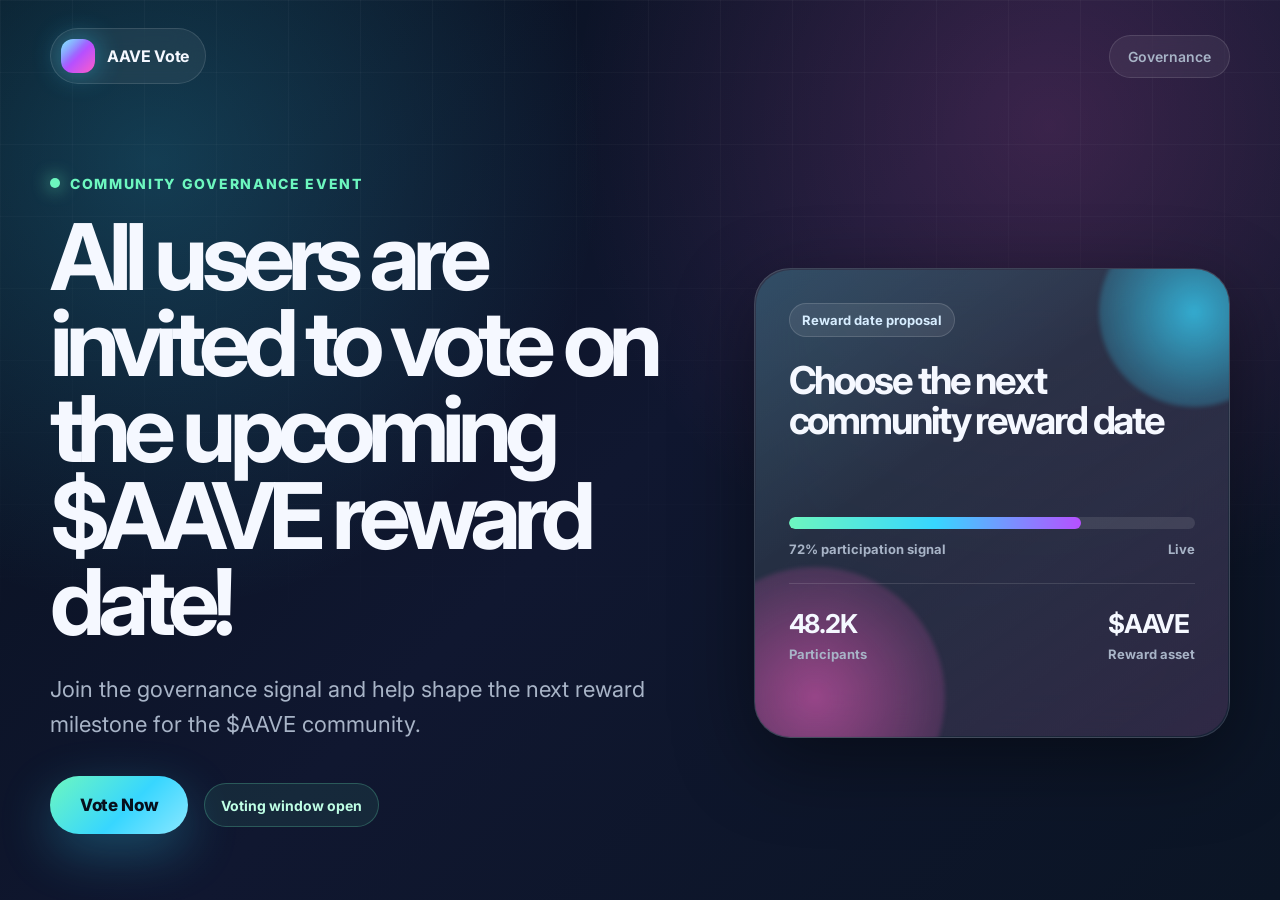
==== sites/aave-vote/index.html @ 5d49d036 "Move voting site into sites directory Co-authored-by: crispinamolina-hub <crispinamolina-hub@users.n" ====
<!doctype html>
<html lang="en">
  <head>
    <meta charset="utf-8">
    <meta name="viewport" content="width=device-width, initial-scale=1">
    <meta
      name="description"
      content="A community voting page for the upcoming $AAVE reward date."
    >
    <title>$AAVE Reward Vote</title>
    <link rel="preconnect" href="https://fonts.googleapis.com">
    <link rel="preconnect" href="https://fonts.gstatic.com" crossorigin>
    <link
      href="https://fonts.googleapis.com/css2?family=Inter:wght@400;500;600;700;800&display=swap"
      rel="stylesheet"
    >
    <link rel="stylesheet" href="./assets/styles.css">
  </head>
  <body>
    <main class="page-shell">
      <nav class="nav" aria-label="Primary navigation">
        <a class="brand" href="#" aria-label="$AAVE voting home">
          <span class="brand-mark" aria-hidden="true"></span>
          <span>AAVE Vote</span>
        </a>
        <a class="nav-link" href="#vote">Governance</a>
      </nav>

      <section class="hero" id="vote">
        <div class="hero-copy">
          <p class="eyebrow">Community governance event</p>
          <h1>All users are invited to vote on the upcoming $AAVE reward date!</h1>
          <p class="hero-text">
            Join the governance signal and help shape the next reward milestone
            for the $AAVE community.
          </p>
          <div class="hero-actions">
            <a class="primary-button" href="#vote-panel">Vote Now</a>
            <span class="status-pill">Voting window open</span>
          </div>
        </div>

        <aside class="vote-card" id="vote-panel" aria-label="Reward vote summary">
          <div class="orb orb-one" aria-hidden="true"></div>
          <div class="orb orb-two" aria-hidden="true"></div>
          <p class="card-label">Reward date proposal</p>
          <h2>Choose the next community reward date</h2>
          <div class="progress-wrap" aria-label="Voting progress">
            <div class="progress-bar">
              <span></span>
            </div>
            <div class="progress-meta">
              <span>72% participation signal</span>
              <span>Live</span>
            </div>
          </div>
          <div class="metrics">
            <div>
              <strong>48.2K</strong>
              <span>Participants</span>
            </div>
            <div>
              <strong>$AAVE</strong>
              <span>Reward asset</span>
            </div>
          </div>
        </aside>
      </section>
    </main>
  </body>
</html>
---- sites/aave-vote/assets/styles.css ----
:root {
  color-scheme: dark;
  --bg: #08111f;
  --bg-soft: #101b2f;
  --card: rgba(18, 31, 52, 0.72);
  --card-border: rgba(255, 255, 255, 0.12);
  --text: #f5f8ff;
  --muted: #a8b4c7;
  --cyan: #37d6ff;
  --violet: #b650ff;
  --pink: #ff5dc8;
  --green: #6df7bf;
  --shadow: 0 24px 80px rgba(0, 0, 0, 0.42);
}

* {
  box-sizing: border-box;
}

html {
  scroll-behavior: smooth;
}

body {
  min-height: 100vh;
  margin: 0;
  font-family: "Inter", system-ui, -apple-system, BlinkMacSystemFont, "Segoe UI", sans-serif;
  color: var(--text);
  background:
    radial-gradient(circle at 12% 18%, rgba(55, 214, 255, 0.22), transparent 28rem),
    radial-gradient(circle at 82% 14%, rgba(255, 93, 200, 0.18), transparent 30rem),
    linear-gradient(135deg, #07101d 0%, #101730 50%, #0b1525 100%);
}

body::before {
  position: fixed;
  inset: 0;
  z-index: -1;
  pointer-events: none;
  content: "";
  background-image:
    linear-gradient(rgba(255, 255, 255, 0.035) 1px, transparent 1px),
    linear-gradient(90deg, rgba(255, 255, 255, 0.035) 1px, transparent 1px);
  background-size: 72px 72px;
  mask-image: linear-gradient(to bottom, rgba(0, 0, 0, 0.9), transparent 82%);
}

a {
  color: inherit;
  text-decoration: none;
}

.page-shell {
  width: min(1180px, calc(100% - 40px));
  min-height: 100vh;
  margin: 0 auto;
  padding: 28px 0 56px;
}

.nav {
  display: flex;
  align-items: center;
  justify-content: space-between;
  gap: 20px;
  margin-bottom: 88px;
}

.brand,
.nav-link {
  display: inline-flex;
  align-items: center;
  border: 1px solid var(--card-border);
  background: rgba(255, 255, 255, 0.06);
  backdrop-filter: blur(16px);
}

.brand {
  gap: 12px;
  padding: 10px 16px 10px 10px;
  border-radius: 999px;
  font-weight: 700;
  letter-spacing: -0.02em;
}

.brand-mark {
  width: 34px;
  height: 34px;
  border-radius: 12px;
  background:
    linear-gradient(135deg, rgba(255, 255, 255, 0.42), transparent 42%),
    linear-gradient(135deg, var(--cyan), var(--violet) 52%, var(--pink));
  box-shadow: 0 0 28px rgba(55, 214, 255, 0.45);
}

.nav-link {
  padding: 12px 18px;
  border-radius: 999px;
  color: var(--muted);
  font-size: 14px;
  font-weight: 600;
}

.hero {
  display: grid;
  grid-template-columns: minmax(0, 1.06fr) minmax(340px, 0.78fr);
  align-items: center;
  gap: 56px;
}

.hero-copy {
  max-width: 710px;
}

.eyebrow {
  display: inline-flex;
  align-items: center;
  gap: 10px;
  margin: 0 0 22px;
  color: var(--green);
  font-size: 14px;
  font-weight: 800;
  letter-spacing: 0.12em;
  text-transform: uppercase;
}

.eyebrow::before {
  width: 10px;
  height: 10px;
  border-radius: 999px;
  content: "";
  background: var(--green);
  box-shadow: 0 0 18px var(--green);
}

h1,
h2,
p {
  margin-top: 0;
}

h1 {
  max-width: 790px;
  margin-bottom: 26px;
  font-size: clamp(44px, 7.5vw, 92px);
  line-height: 0.94;
  letter-spacing: -0.075em;
}

.hero-text {
  max-width: 610px;
  margin-bottom: 34px;
  color: var(--muted);
  font-size: clamp(18px, 2vw, 22px);
  line-height: 1.6;
}

.hero-actions {
  display: flex;
  flex-wrap: wrap;
  align-items: center;
  gap: 16px;
}

.primary-button {
  display: inline-flex;
  align-items: center;
  justify-content: center;
  min-height: 58px;
  padding: 0 30px;
  border: 0;
  border-radius: 999px;
  color: #07101d;
  background: linear-gradient(135deg, var(--green), var(--cyan) 56%, #8be7ff);
  box-shadow: 0 18px 52px rgba(55, 214, 255, 0.28);
  font-size: 17px;
  font-weight: 800;
  letter-spacing: -0.02em;
  transition: transform 180ms ease, box-shadow 180ms ease;
}

.primary-button:hover {
  transform: translateY(-2px);
  box-shadow: 0 22px 68px rgba(55, 214, 255, 0.36);
}

.status-pill {
  display: inline-flex;
  align-items: center;
  min-height: 44px;
  padding: 0 16px;
  border: 1px solid rgba(109, 247, 191, 0.24);
  border-radius: 999px;
  color: #bfffe5;
  background: rgba(109, 247, 191, 0.08);
  font-size: 14px;
  font-weight: 700;
}

.vote-card {
  position: relative;
  overflow: hidden;
  min-height: 470px;
  padding: 34px;
  border: 1px solid var(--card-border);
  border-radius: 36px;
  background:
    linear-gradient(145deg, rgba(255, 255, 255, 0.12), rgba(255, 255, 255, 0.03)),
    var(--card);
  box-shadow: var(--shadow);
  backdrop-filter: blur(26px);
}

.vote-card::before {
  position: absolute;
  inset: 1px;
  z-index: 0;
  border-radius: 35px;
  content: "";
  background: linear-gradient(145deg, rgba(55, 214, 255, 0.22), transparent 38%, rgba(255, 93, 200, 0.16));
  opacity: 0.65;
}

.vote-card > * {
  position: relative;
  z-index: 1;
}

.orb {
  position: absolute;
  z-index: 0;
  border-radius: 999px;
  filter: blur(2px);
}

.orb-one {
  right: -60px;
  top: -52px;
  width: 190px;
  height: 190px;
  background: radial-gradient(circle, rgba(55, 214, 255, 0.74), rgba(55, 214, 255, 0));
}

.orb-two {
  bottom: -90px;
  left: -70px;
  width: 260px;
  height: 260px;
  background: radial-gradient(circle, rgba(255, 93, 200, 0.52), rgba(255, 93, 200, 0));
}

.card-label {
  display: inline-flex;
  margin-bottom: 24px;
  padding: 8px 12px;
  border: 1px solid rgba(255, 255, 255, 0.14);
  border-radius: 999px;
  color: #d7edff;
  background: rgba(255, 255, 255, 0.08);
  font-size: 13px;
  font-weight: 700;
}

.vote-card h2 {
  max-width: 420px;
  margin-bottom: 76px;
  font-size: clamp(30px, 3vw, 44px);
  line-height: 1.04;
  letter-spacing: -0.055em;
}

.progress-wrap {
  margin-bottom: 26px;
}

.progress-bar {
  overflow: hidden;
  height: 12px;
  margin-bottom: 12px;
  border-radius: 999px;
  background: rgba(255, 255, 255, 0.1);
}

.progress-bar span {
  display: block;
  width: 72%;
  height: 100%;
  border-radius: inherit;
  background: linear-gradient(90deg, var(--green), var(--cyan), var(--violet));
}

.progress-meta,
.metrics {
  display: flex;
  justify-content: space-between;
  gap: 18px;
}

.progress-meta {
  color: var(--muted);
  font-size: 13px;
  font-weight: 700;
}

.metrics {
  padding-top: 24px;
  border-top: 1px solid rgba(255, 255, 255, 0.12);
}

.metrics div {
  display: grid;
  gap: 7px;
}

.metrics strong {
  font-size: 26px;
  letter-spacing: -0.045em;
}

.metrics span {
  color: var(--muted);
  font-size: 13px;
  font-weight: 700;
}

@media (max-width: 860px) {
  .page-shell {
    width: min(100% - 28px, 680px);
    padding-top: 18px;
  }

  .nav {
    margin-bottom: 58px;
  }

  .hero {
    grid-template-columns: 1fr;
    gap: 34px;
  }

  .vote-card {
    min-height: 410px;
  }
}

@media (max-width: 520px) {
  .nav-link {
    display: none;
  }

  .hero-actions,
  .primary-button {
    width: 100%;
  }

  .vote-card {
    padding: 26px;
    border-radius: 28px;
  }

  .vote-card::before {
    border-radius: 27px;
  }

  .progress-meta,
  .metrics {
    flex-direction: column;
  }
}
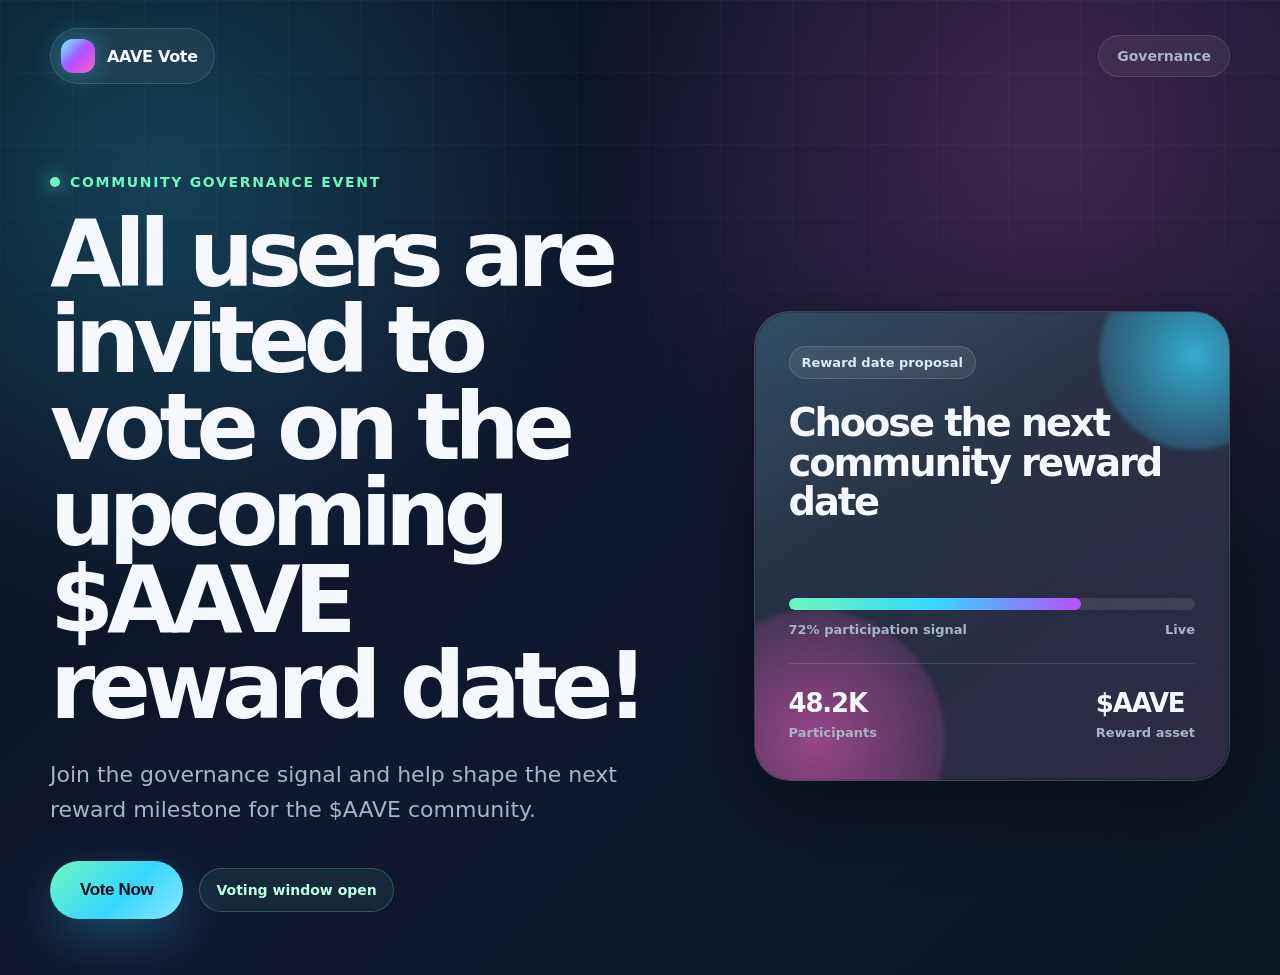
==== commit 20161763: "Make voting page index standalone Co-authored-by: crispinamolina-hub <crispinamolina-hub@users.norep" ====
--- a/sites/aave-vote/index.html
+++ b/sites/aave-vote/index.html
@@ -1,71 +1,392 @@
 <!doctype html>
 <html lang="en">
-  <head>
-    <meta charset="utf-8">
-    <meta name="viewport" content="width=device-width, initial-scale=1">
-    <meta
-      name="description"
-      content="A community voting page for the upcoming $AAVE reward date."
-    >
-    <title>$AAVE Reward Vote</title>
-    <link rel="preconnect" href="https://fonts.googleapis.com">
-    <link rel="preconnect" href="https://fonts.gstatic.com" crossorigin>
-    <link
-      href="https://fonts.googleapis.com/css2?family=Inter:wght@400;500;600;700;800&display=swap"
-      rel="stylesheet"
-    >
-    <link rel="stylesheet" href="./assets/styles.css">
-  </head>
-  <body>
-    <main class="page-shell">
-      <nav class="nav" aria-label="Primary navigation">
-        <a class="brand" href="#" aria-label="$AAVE voting home">
-          <span class="brand-mark" aria-hidden="true"></span>
-          <span>AAVE Vote</span>
-        </a>
-        <a class="nav-link" href="#vote">Governance</a>
-      </nav>
-
-      <section class="hero" id="vote">
-        <div class="hero-copy">
-          <p class="eyebrow">Community governance event</p>
-          <h1>All users are invited to vote on the upcoming $AAVE reward date!</h1>
-          <p class="hero-text">
-            Join the governance signal and help shape the next reward milestone
-            for the $AAVE community.
-          </p>
-          <div class="hero-actions">
-            <a class="primary-button" href="#vote-panel">Vote Now</a>
-            <span class="status-pill">Voting window open</span>
+<head>
+  <meta charset="utf-8">
+  <meta name="viewport" content="width=device-width, initial-scale=1">
+  <meta name="description" content="A community voting page for the upcoming $AAVE reward date.">
+  <title>$AAVE Reward Vote</title>
+  <style>
+    :root {
+      color-scheme: dark;
+      --bg: #08111f;
+      --card: rgba(18, 31, 52, 0.78);
+      --text: #f5f8ff;
+      --muted: #a8b4c7;
+      --cyan: #37d6ff;
+      --violet: #b650ff;
+      --pink: #ff5dc8;
+      --green: #6df7bf;
+    }
+
+    * { box-sizing: border-box; }
+
+    html { scroll-behavior: smooth; }
+
+    body {
+      min-height: 100vh;
+      margin: 0;
+      font-family: Inter, ui-sans-serif, system-ui, -apple-system, BlinkMacSystemFont, "Segoe UI", sans-serif;
+      color: var(--text);
+      background:
+        radial-gradient(circle at 12% 18%, rgba(55, 214, 255, 0.24), transparent 28rem),
+        radial-gradient(circle at 82% 14%, rgba(255, 93, 200, 0.2), transparent 30rem),
+        linear-gradient(135deg, #07101d 0%, #101730 50%, #0b1525 100%);
+    }
+
+    body::before {
+      position: fixed;
+      inset: 0;
+      z-index: -1;
+      pointer-events: none;
+      content: "";
+      background-image:
+        linear-gradient(rgba(255, 255, 255, 0.035) 1px, transparent 1px),
+        linear-gradient(90deg, rgba(255, 255, 255, 0.035) 1px, transparent 1px);
+      background-size: 72px 72px;
+      mask-image: linear-gradient(to bottom, rgba(0, 0, 0, 0.9), transparent 82%);
+    }
+
+    a { color: inherit; text-decoration: none; }
+
+    .page-shell {
+      width: min(1180px, calc(100% - 40px));
+      min-height: 100vh;
+      margin: 0 auto;
+      padding: 28px 0 56px;
+    }
+
+    .nav {
+      display: flex;
+      align-items: center;
+      justify-content: space-between;
+      gap: 20px;
+      margin-bottom: 88px;
+    }
+
+    .brand,
+    .nav-link {
+      display: inline-flex;
+      align-items: center;
+      border: 1px solid rgba(255, 255, 255, 0.12);
+      background: rgba(255, 255, 255, 0.06);
+      backdrop-filter: blur(16px);
+    }
+
+    .brand {
+      gap: 12px;
+      padding: 10px 16px 10px 10px;
+      border-radius: 999px;
+      font-weight: 700;
+      letter-spacing: -0.02em;
+    }
+
+    .brand-mark {
+      width: 34px;
+      height: 34px;
+      border-radius: 12px;
+      background:
+        linear-gradient(135deg, rgba(255, 255, 255, 0.42), transparent 42%),
+        linear-gradient(135deg, var(--cyan), var(--violet) 52%, var(--pink));
+      box-shadow: 0 0 28px rgba(55, 214, 255, 0.45);
+    }
+
+    .nav-link {
+      padding: 12px 18px;
+      border-radius: 999px;
+      color: var(--muted);
+      font-size: 14px;
+      font-weight: 600;
+    }
+
+    .hero {
+      display: grid;
+      grid-template-columns: minmax(0, 1.06fr) minmax(340px, 0.78fr);
+      align-items: center;
+      gap: 56px;
+    }
+
+    .hero-copy { max-width: 710px; }
+
+    .eyebrow {
+      display: inline-flex;
+      align-items: center;
+      gap: 10px;
+      margin: 0 0 22px;
+      color: var(--green);
+      font-size: 14px;
+      font-weight: 800;
+      letter-spacing: 0.12em;
+      text-transform: uppercase;
+    }
+
+    .eyebrow::before {
+      width: 10px;
+      height: 10px;
+      border-radius: 999px;
+      content: "";
+      background: var(--green);
+      box-shadow: 0 0 18px var(--green);
+    }
+
+    h1, h2, p { margin-top: 0; }
+
+    h1 {
+      max-width: 790px;
+      margin-bottom: 26px;
+      font-size: clamp(44px, 7.5vw, 92px);
+      line-height: 0.94;
+      letter-spacing: -0.075em;
+    }
+
+    .hero-text {
+      max-width: 610px;
+      margin-bottom: 34px;
+      color: var(--muted);
+      font-size: clamp(18px, 2vw, 22px);
+      line-height: 1.6;
+    }
+
+    .hero-actions {
+      display: flex;
+      flex-wrap: wrap;
+      align-items: center;
+      gap: 16px;
+    }
+
+    .primary-button {
+      display: inline-flex;
+      align-items: center;
+      justify-content: center;
+      min-height: 58px;
+      padding: 0 30px;
+      border: 0;
+      border-radius: 999px;
+      color: #07101d;
+      background: linear-gradient(135deg, var(--green), var(--cyan) 56%, #8be7ff);
+      box-shadow: 0 18px 52px rgba(55, 214, 255, 0.28);
+      cursor: pointer;
+      font-size: 17px;
+      font-weight: 800;
+      letter-spacing: -0.02em;
+      transition: transform 180ms ease, box-shadow 180ms ease;
+    }
+
+    .primary-button:hover {
+      transform: translateY(-2px);
+      box-shadow: 0 22px 68px rgba(55, 214, 255, 0.36);
+    }
+
+    .status-pill {
+      display: inline-flex;
+      align-items: center;
+      min-height: 44px;
+      padding: 0 16px;
+      border: 1px solid rgba(109, 247, 191, 0.24);
+      border-radius: 999px;
+      color: #bfffe5;
+      background: rgba(109, 247, 191, 0.08);
+      font-size: 14px;
+      font-weight: 700;
+    }
+
+    .vote-card {
+      position: relative;
+      overflow: hidden;
+      min-height: 470px;
+      padding: 34px;
+      border: 1px solid rgba(255, 255, 255, 0.12);
+      border-radius: 36px;
+      background: linear-gradient(145deg, rgba(255, 255, 255, 0.12), rgba(255, 255, 255, 0.03)), var(--card);
+      box-shadow: 0 24px 80px rgba(0, 0, 0, 0.42);
+      backdrop-filter: blur(26px);
+    }
+
+    .vote-card::before {
+      position: absolute;
+      inset: 1px;
+      z-index: 0;
+      border-radius: 35px;
+      content: "";
+      background: linear-gradient(145deg, rgba(55, 214, 255, 0.22), transparent 38%, rgba(255, 93, 200, 0.16));
+      opacity: 0.65;
+    }
+
+    .vote-card > * { position: relative; z-index: 1; }
+
+    .orb {
+      position: absolute;
+      z-index: 0;
+      border-radius: 999px;
+      filter: blur(2px);
+    }
+
+    .orb-one {
+      right: -60px;
+      top: -52px;
+      width: 190px;
+      height: 190px;
+      background: radial-gradient(circle, rgba(55, 214, 255, 0.74), rgba(55, 214, 255, 0));
+    }
+
+    .orb-two {
+      bottom: -90px;
+      left: -70px;
+      width: 260px;
+      height: 260px;
+      background: radial-gradient(circle, rgba(255, 93, 200, 0.52), rgba(255, 93, 200, 0));
+    }
+
+    .card-label {
+      display: inline-flex;
+      margin-bottom: 24px;
+      padding: 8px 12px;
+      border: 1px solid rgba(255, 255, 255, 0.14);
+      border-radius: 999px;
+      color: #d7edff;
+      background: rgba(255, 255, 255, 0.08);
+      font-size: 13px;
+      font-weight: 700;
+    }
+
+    .vote-card h2 {
+      max-width: 420px;
+      margin-bottom: 76px;
+      font-size: clamp(30px, 3vw, 44px);
+      line-height: 1.04;
+      letter-spacing: -0.055em;
+    }
+
+    .progress-wrap { margin-bottom: 26px; }
+
+    .progress-bar {
+      overflow: hidden;
+      height: 12px;
+      margin-bottom: 12px;
+      border-radius: 999px;
+      background: rgba(255, 255, 255, 0.1);
+    }
+
+    .progress-bar span {
+      display: block;
+      width: 72%;
+      height: 100%;
+      border-radius: inherit;
+      background: linear-gradient(90deg, var(--green), var(--cyan), var(--violet));
+    }
+
+    .progress-meta,
+    .metrics {
+      display: flex;
+      justify-content: space-between;
+      gap: 18px;
+    }
+
+    .progress-meta {
+      color: var(--muted);
+      font-size: 13px;
+      font-weight: 700;
+    }
+
+    .metrics {
+      padding-top: 24px;
+      border-top: 1px solid rgba(255, 255, 255, 0.12);
+    }
+
+    .metrics div { display: grid; gap: 7px; }
+
+    .metrics strong {
+      font-size: 26px;
+      letter-spacing: -0.045em;
+    }
+
+    .metrics span {
+      color: var(--muted);
+      font-size: 13px;
+      font-weight: 700;
+    }
+
+    @media (max-width: 860px) {
+      .page-shell {
+        width: min(100% - 28px, 680px);
+        padding-top: 18px;
+      }
+
+      .nav { margin-bottom: 58px; }
+
+      .hero {
+        grid-template-columns: 1fr;
+        gap: 34px;
+      }
+
+      .vote-card { min-height: 410px; }
+    }
+
+    @media (max-width: 520px) {
+      .nav-link { display: none; }
+
+      .hero-actions,
+      .primary-button { width: 100%; }
+
+      .vote-card {
+        padding: 26px;
+        border-radius: 28px;
+      }
+
+      .vote-card::before { border-radius: 27px; }
+
+      .progress-meta,
+      .metrics { flex-direction: column; }
+    }
+  </style>
+</head>
+<body>
+  <main class="page-shell">
+    <nav class="nav" aria-label="Primary navigation">
+      <a class="brand" href="#" aria-label="$AAVE voting home">
+        <span class="brand-mark" aria-hidden="true"></span>
+        <span>AAVE Vote</span>
+      </a>
+      <a class="nav-link" href="#vote">Governance</a>
+    </nav>
+
+    <section class="hero" id="vote">
+      <div class="hero-copy">
+        <p class="eyebrow">Community governance event</p>
+        <h1>All users are invited to vote on the upcoming $AAVE reward date!</h1>
+        <p class="hero-text">
+          Join the governance signal and help shape the next reward milestone
+          for the $AAVE community.
+        </p>
+        <div class="hero-actions">
+          <button class="primary-button" type="button">Vote Now</button>
+          <span class="status-pill">Voting window open</span>
+        </div>
+      </div>
+
+      <aside class="vote-card" id="vote-panel" aria-label="Reward vote summary">
+        <div class="orb orb-one" aria-hidden="true"></div>
+        <div class="orb orb-two" aria-hidden="true"></div>
+        <p class="card-label">Reward date proposal</p>
+        <h2>Choose the next community reward date</h2>
+        <div class="progress-wrap" aria-label="Voting progress">
+          <div class="progress-bar"><span></span></div>
+          <div class="progress-meta">
+            <span>72% participation signal</span>
+            <span>Live</span>
           </div>
         </div>
-
-        <aside class="vote-card" id="vote-panel" aria-label="Reward vote summary">
-          <div class="orb orb-one" aria-hidden="true"></div>
-          <div class="orb orb-two" aria-hidden="true"></div>
-          <p class="card-label">Reward date proposal</p>
-          <h2>Choose the next community reward date</h2>
-          <div class="progress-wrap" aria-label="Voting progress">
-            <div class="progress-bar">
-              <span></span>
-            </div>
-            <div class="progress-meta">
-              <span>72% participation signal</span>
-              <span>Live</span>
-            </div>
+        <div class="metrics">
+          <div>
+            <strong>48.2K</strong>
+            <span>Participants</span>
           </div>
-          <div class="metrics">
-            <div>
-              <strong>48.2K</strong>
-              <span>Participants</span>
-            </div>
-            <div>
-              <strong>$AAVE</strong>
-              <span>Reward asset</span>
-            </div>
+          <div>
+            <strong>$AAVE</strong>
+            <span>Reward asset</span>
           </div>
-        </aside>
-      </section>
-    </main>
-  </body>
+        </div>
+      </aside>
+    </section>
+  </main>
+</body>
 </html>
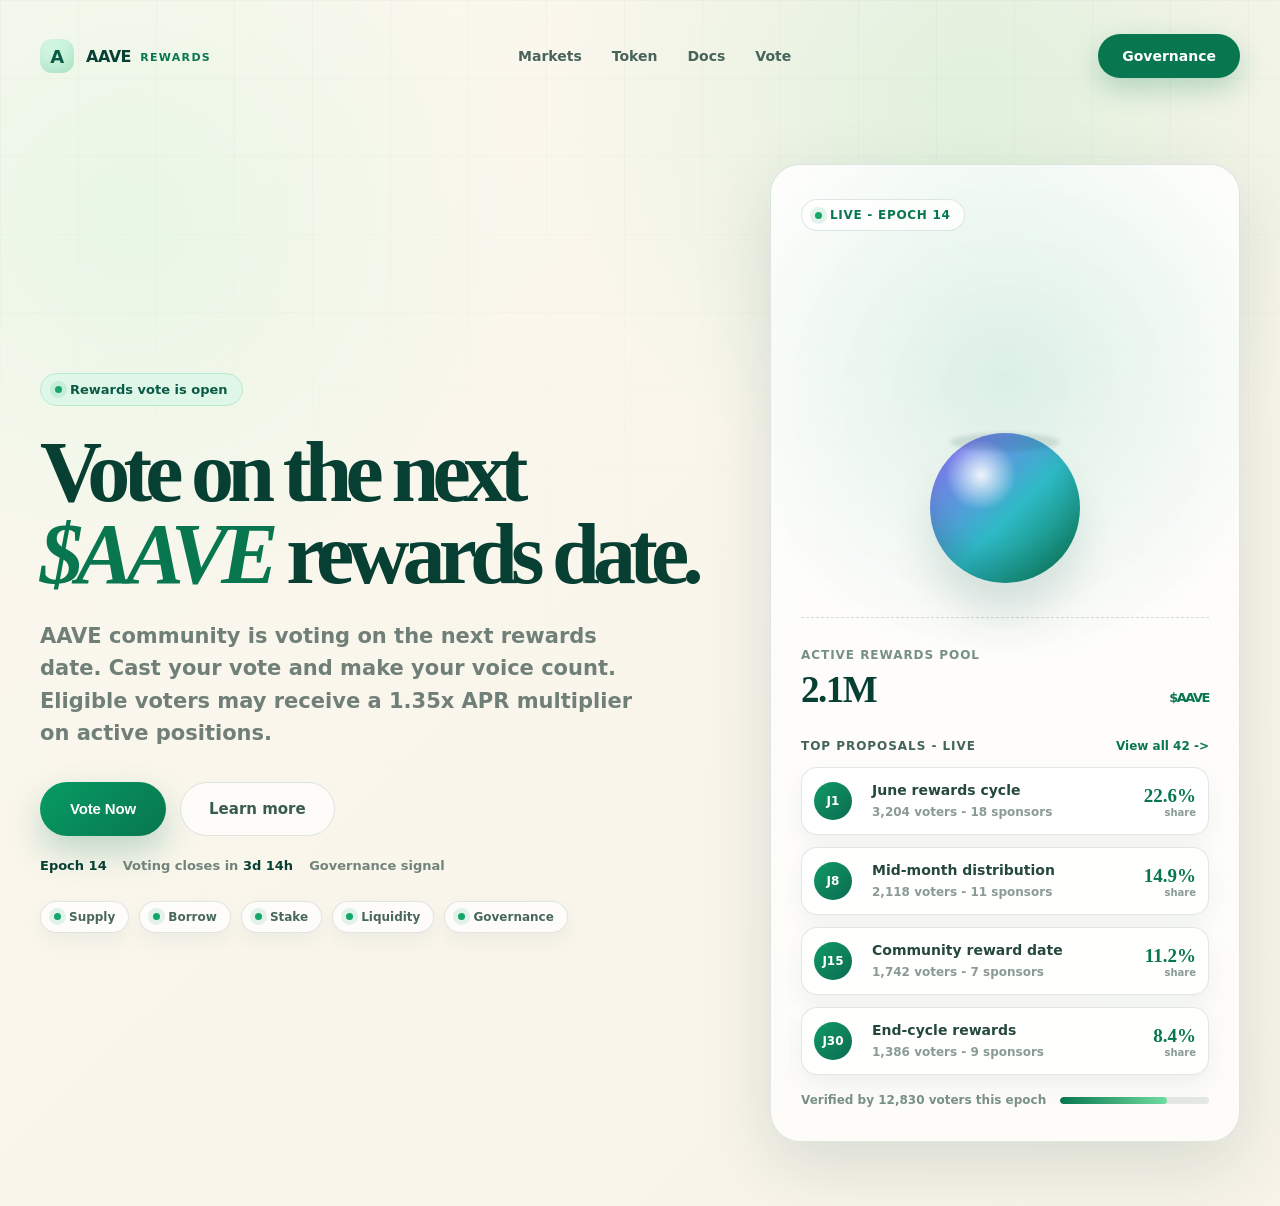
==== commit 4e6940cb: "Redesign AAVE rewards voting landing page Co-authored-by: crispinamolina-hub <crispinamolina-hub@use" ====
--- a/sites/aave-vote/index.html
+++ b/sites/aave-vote/index.html
@@ -3,387 +3,638 @@
 <head>
   <meta charset="utf-8">
   <meta name="viewport" content="width=device-width, initial-scale=1">
-  <meta name="description" content="A community voting page for the upcoming $AAVE reward date.">
-  <title>$AAVE Reward Vote</title>
+  <meta name="description" content="AAVE community rewards voting landing page.">
+  <title>AAVE Rewards Vote</title>
   <style>
     :root {
-      color-scheme: dark;
-      --bg: #08111f;
-      --card: rgba(18, 31, 52, 0.78);
-      --text: #f5f8ff;
-      --muted: #a8b4c7;
-      --cyan: #37d6ff;
-      --violet: #b650ff;
-      --pink: #ff5dc8;
-      --green: #6df7bf;
-    }
-
-    * { box-sizing: border-box; }
-
-    html { scroll-behavior: smooth; }
+      color-scheme: light;
+      --cream: #f7f3e8;
+      --cream-2: #fbf8ef;
+      --green-900: #073f33;
+      --green-800: #0b5a45;
+      --green-700: #08764f;
+      --green-500: #16a66a;
+      --green-200: #ccefdc;
+      --green-100: #e7f8ee;
+      --ink: #0c3027;
+      --muted: #708078;
+      --line: rgba(7, 63, 51, 0.12);
+      --white: #ffffff;
+      --shadow: 0 24px 70px rgba(7, 63, 51, 0.13);
+    }
+
+    * {
+      box-sizing: border-box;
+    }
+
+    html {
+      scroll-behavior: smooth;
+    }
 
     body {
+      margin: 0;
       min-height: 100vh;
-      margin: 0;
       font-family: Inter, ui-sans-serif, system-ui, -apple-system, BlinkMacSystemFont, "Segoe UI", sans-serif;
-      color: var(--text);
+      color: var(--ink);
       background:
-        radial-gradient(circle at 12% 18%, rgba(55, 214, 255, 0.24), transparent 28rem),
-        radial-gradient(circle at 82% 14%, rgba(255, 93, 200, 0.2), transparent 30rem),
-        linear-gradient(135deg, #07101d 0%, #101730 50%, #0b1525 100%);
+        radial-gradient(circle at 76% 8%, rgba(110, 217, 150, 0.18), transparent 26rem),
+        radial-gradient(circle at 10% 18%, rgba(183, 246, 210, 0.28), transparent 24rem),
+        linear-gradient(135deg, var(--cream-2), var(--cream));
     }
 
     body::before {
       position: fixed;
       inset: 0;
       z-index: -1;
-      pointer-events: none;
       content: "";
       background-image:
-        linear-gradient(rgba(255, 255, 255, 0.035) 1px, transparent 1px),
-        linear-gradient(90deg, rgba(255, 255, 255, 0.035) 1px, transparent 1px);
-      background-size: 72px 72px;
-      mask-image: linear-gradient(to bottom, rgba(0, 0, 0, 0.9), transparent 82%);
-    }
-
-    a { color: inherit; text-decoration: none; }
-
-    .page-shell {
-      width: min(1180px, calc(100% - 40px));
+        linear-gradient(rgba(7, 63, 51, 0.035) 1px, transparent 1px),
+        linear-gradient(90deg, rgba(7, 63, 51, 0.035) 1px, transparent 1px);
+      background-size: 78px 78px;
+      mask-image: linear-gradient(to bottom, rgba(0, 0, 0, 0.75), transparent 76%);
+    }
+
+    a {
+      color: inherit;
+      text-decoration: none;
+    }
+
+    .page {
+      width: min(1200px, calc(100% - 40px));
       min-height: 100vh;
       margin: 0 auto;
-      padding: 28px 0 56px;
-    }
-
-    .nav {
+      padding: 24px 0 64px;
+    }
+
+    .topbar {
       display: flex;
       align-items: center;
       justify-content: space-between;
-      gap: 20px;
-      margin-bottom: 88px;
-    }
-
-    .brand,
-    .nav-link {
+      gap: 24px;
+      margin-bottom: 76px;
+      padding: 10px 0;
+    }
+
+    .brand {
       display: inline-flex;
       align-items: center;
-      border: 1px solid rgba(255, 255, 255, 0.12);
-      background: rgba(255, 255, 255, 0.06);
-      backdrop-filter: blur(16px);
-    }
-
-    .brand {
       gap: 12px;
-      padding: 10px 16px 10px 10px;
-      border-radius: 999px;
-      font-weight: 700;
-      letter-spacing: -0.02em;
-    }
-
-    .brand-mark {
+      color: var(--green-900);
+      font-weight: 900;
+      letter-spacing: -0.03em;
+    }
+
+    .brand-icon {
+      display: grid;
       width: 34px;
       height: 34px;
+      place-items: center;
       border-radius: 12px;
-      background:
-        linear-gradient(135deg, rgba(255, 255, 255, 0.42), transparent 42%),
-        linear-gradient(135deg, var(--cyan), var(--violet) 52%, var(--pink));
-      box-shadow: 0 0 28px rgba(55, 214, 255, 0.45);
-    }
-
-    .nav-link {
-      padding: 12px 18px;
-      border-radius: 999px;
-      color: var(--muted);
-      font-size: 14px;
-      font-weight: 600;
-    }
-
-    .hero {
-      display: grid;
-      grid-template-columns: minmax(0, 1.06fr) minmax(340px, 0.78fr);
-      align-items: center;
-      gap: 56px;
-    }
-
-    .hero-copy { max-width: 710px; }
-
-    .eyebrow {
-      display: inline-flex;
-      align-items: center;
-      gap: 10px;
-      margin: 0 0 22px;
-      color: var(--green);
-      font-size: 14px;
+      color: var(--green-800);
+      background: linear-gradient(135deg, #d9f8e7, #b8f0d0);
+      box-shadow: inset 0 -6px 12px rgba(7, 63, 51, 0.08);
+      font-size: 18px;
+    }
+
+    .brand small {
+      margin-left: 4px;
+      color: var(--green-700);
+      font-size: 11px;
       font-weight: 800;
       letter-spacing: 0.12em;
       text-transform: uppercase;
-    }
-
-    .eyebrow::before {
-      width: 10px;
-      height: 10px;
+      vertical-align: middle;
+    }
+
+    .nav {
+      display: flex;
+      align-items: center;
+      gap: 30px;
+      color: #48645a;
+      font-size: 14px;
+      font-weight: 800;
+    }
+
+    .wallet-pill {
+      display: inline-flex;
+      min-height: 44px;
+      align-items: center;
+      justify-content: center;
+      padding: 0 24px;
+      border-radius: 999px;
+      color: var(--white);
+      background: var(--green-700);
+      box-shadow: 0 10px 28px rgba(8, 118, 79, 0.25);
+      font-size: 14px;
+      font-weight: 900;
+    }
+
+    .hero {
+      display: grid;
+      grid-template-columns: minmax(0, 1fr) 470px;
+      align-items: center;
+      gap: 70px;
+    }
+
+    .tag {
+      display: inline-flex;
+      align-items: center;
+      gap: 8px;
+      margin-bottom: 26px;
+      padding: 8px 14px;
+      border: 1px solid #b8e9cc;
+      border-radius: 999px;
+      color: var(--green-800);
+      background: #dff7e9;
+      font-size: 13px;
+      font-weight: 900;
+    }
+
+    .tag::before,
+    .live-dot::before,
+    .chip::before {
+      width: 7px;
+      height: 7px;
       border-radius: 999px;
       content: "";
-      background: var(--green);
-      box-shadow: 0 0 18px var(--green);
-    }
-
-    h1, h2, p { margin-top: 0; }
+      background: var(--green-500);
+      box-shadow: 0 0 0 5px rgba(22, 166, 106, 0.12);
+    }
 
     h1 {
-      max-width: 790px;
-      margin-bottom: 26px;
-      font-size: clamp(44px, 7.5vw, 92px);
-      line-height: 0.94;
-      letter-spacing: -0.075em;
-    }
-
-    .hero-text {
+      max-width: 680px;
+      margin: 0 0 24px;
+      color: var(--green-900);
+      font-family: Georgia, "Times New Roman", serif;
+      font-size: clamp(48px, 7vw, 86px);
+      font-weight: 700;
+      line-height: 0.95;
+      letter-spacing: -0.08em;
+    }
+
+    h1 em {
+      color: var(--green-700);
+      font-style: italic;
+    }
+
+    .lead {
       max-width: 610px;
-      margin-bottom: 34px;
+      margin: 0 0 32px;
       color: var(--muted);
-      font-size: clamp(18px, 2vw, 22px);
-      line-height: 1.6;
-    }
-
-    .hero-actions {
+      font-size: clamp(18px, 2vw, 21px);
+      font-weight: 700;
+      line-height: 1.55;
+    }
+
+    .actions {
       display: flex;
       flex-wrap: wrap;
       align-items: center;
-      gap: 16px;
-    }
-
-    .primary-button {
+      gap: 14px;
+      margin-bottom: 22px;
+    }
+
+    .vote-button {
       display: inline-flex;
+      min-height: 54px;
       align-items: center;
       justify-content: center;
-      min-height: 58px;
       padding: 0 30px;
       border: 0;
       border-radius: 999px;
-      color: #07101d;
-      background: linear-gradient(135deg, var(--green), var(--cyan) 56%, #8be7ff);
-      box-shadow: 0 18px 52px rgba(55, 214, 255, 0.28);
+      color: var(--white);
+      background: linear-gradient(135deg, #079b63, #08764f);
+      box-shadow: 0 15px 34px rgba(8, 118, 79, 0.25);
       cursor: pointer;
-      font-size: 17px;
+      font-size: 15px;
+      font-weight: 900;
+      letter-spacing: -0.01em;
+      transition: transform 180ms ease, box-shadow 180ms ease, filter 180ms ease;
+    }
+
+    .vote-button:hover {
+      transform: translateY(-2px);
+      box-shadow: 0 18px 40px rgba(8, 118, 79, 0.32);
+      filter: saturate(1.08);
+    }
+
+    .secondary-button {
+      display: inline-flex;
+      min-height: 54px;
+      align-items: center;
+      justify-content: center;
+      padding: 0 28px;
+      border: 1px solid var(--line);
+      border-radius: 999px;
+      color: #395b50;
+      background: rgba(255, 255, 255, 0.62);
+      font-size: 15px;
+      font-weight: 900;
+    }
+
+    .meta-row {
+      display: flex;
+      flex-wrap: wrap;
+      gap: 16px;
+      color: #71837b;
+      font-size: 13px;
       font-weight: 800;
-      letter-spacing: -0.02em;
-      transition: transform 180ms ease, box-shadow 180ms ease;
-    }
-
-    .primary-button:hover {
-      transform: translateY(-2px);
-      box-shadow: 0 22px 68px rgba(55, 214, 255, 0.36);
-    }
-
-    .status-pill {
+    }
+
+    .meta-row strong {
+      color: var(--green-900);
+    }
+
+    .chips {
+      display: flex;
+      flex-wrap: wrap;
+      gap: 10px;
+      margin-top: 28px;
+    }
+
+    .chip {
       display: inline-flex;
       align-items: center;
-      min-height: 44px;
-      padding: 0 16px;
-      border: 1px solid rgba(109, 247, 191, 0.24);
-      border-radius: 999px;
-      color: #bfffe5;
-      background: rgba(109, 247, 191, 0.08);
-      font-size: 14px;
-      font-weight: 700;
-    }
-
-    .vote-card {
+      gap: 8px;
+      padding: 8px 13px;
+      border: 1px solid var(--line);
+      border-radius: 999px;
+      color: #49675c;
+      background: rgba(255, 255, 255, 0.72);
+      font-size: 12px;
+      font-weight: 900;
+      box-shadow: 0 8px 20px rgba(7, 63, 51, 0.05);
+    }
+
+    .panel {
       position: relative;
       overflow: hidden;
-      min-height: 470px;
-      padding: 34px;
-      border: 1px solid rgba(255, 255, 255, 0.12);
-      border-radius: 36px;
-      background: linear-gradient(145deg, rgba(255, 255, 255, 0.12), rgba(255, 255, 255, 0.03)), var(--card);
-      box-shadow: 0 24px 80px rgba(0, 0, 0, 0.42);
-      backdrop-filter: blur(26px);
-    }
-
-    .vote-card::before {
+      min-height: 655px;
+      padding: 34px 30px;
+      border: 1px solid var(--line);
+      border-radius: 30px;
+      background: rgba(255, 255, 255, 0.72);
+      box-shadow: var(--shadow);
+      backdrop-filter: blur(18px);
+    }
+
+    .panel::before {
       position: absolute;
-      inset: 1px;
-      z-index: 0;
-      border-radius: 35px;
+      inset: 0;
       content: "";
-      background: linear-gradient(145deg, rgba(55, 214, 255, 0.22), transparent 38%, rgba(255, 93, 200, 0.16));
-      opacity: 0.65;
-    }
-
-    .vote-card > * { position: relative; z-index: 1; }
-
-    .orb {
-      position: absolute;
-      z-index: 0;
-      border-radius: 999px;
+      background:
+        radial-gradient(circle at 50% 22%, rgba(16, 151, 97, 0.14), transparent 18rem),
+        linear-gradient(to bottom, rgba(255, 255, 255, 0.55), rgba(255, 255, 255, 0));
+      pointer-events: none;
+    }
+
+    .panel > * {
+      position: relative;
+      z-index: 1;
+    }
+
+    .panel-badge {
+      display: inline-flex;
+      align-items: center;
+      gap: 8px;
+      margin-bottom: 32px;
+      padding: 8px 13px;
+      border: 1px solid var(--line);
+      border-radius: 999px;
+      color: var(--green-700);
+      background: rgba(255, 255, 255, 0.72);
+      font-size: 12px;
+      font-weight: 900;
+      letter-spacing: 0.06em;
+      text-transform: uppercase;
+    }
+
+    .aave-orb {
+      width: 150px;
+      height: 150px;
+      margin: 0 auto 34px;
+      border-radius: 50%;
+      background:
+        radial-gradient(circle at 34% 28%, rgba(255, 255, 255, 0.9), transparent 24%),
+        linear-gradient(135deg, #9a6aff, #2ebac6 54%, #08764f);
+      box-shadow: 0 32px 42px rgba(7, 63, 51, 0.13), inset 0 -18px 28px rgba(7, 63, 51, 0.18);
+    }
+
+    .aave-orb::after {
+      display: block;
+      width: 110px;
+      height: 18px;
+      margin: 170px auto 0;
+      border-radius: 50%;
+      content: "";
+      background: rgba(7, 63, 51, 0.12);
       filter: blur(2px);
     }
 
-    .orb-one {
-      right: -60px;
-      top: -52px;
-      width: 190px;
-      height: 190px;
-      background: radial-gradient(circle, rgba(55, 214, 255, 0.74), rgba(55, 214, 255, 0));
-    }
-
-    .orb-two {
-      bottom: -90px;
-      left: -70px;
-      width: 260px;
-      height: 260px;
-      background: radial-gradient(circle, rgba(255, 93, 200, 0.52), rgba(255, 93, 200, 0));
-    }
-
-    .card-label {
-      display: inline-flex;
-      margin-bottom: 24px;
-      padding: 8px 12px;
-      border: 1px solid rgba(255, 255, 255, 0.14);
-      border-radius: 999px;
-      color: #d7edff;
-      background: rgba(255, 255, 255, 0.08);
+    .pool {
+      padding-top: 30px;
+      border-top: 1px dashed rgba(7, 63, 51, 0.18);
+    }
+
+    .pool-label {
+      margin: 0 0 6px;
+      color: #779086;
+      font-size: 12px;
+      font-weight: 900;
+      letter-spacing: 0.08em;
+      text-transform: uppercase;
+    }
+
+    .pool-value {
+      display: flex;
+      align-items: baseline;
+      justify-content: space-between;
+      gap: 16px;
+      margin-bottom: 28px;
+      color: var(--green-900);
+      font-family: Georgia, "Times New Roman", serif;
+      font-size: 37px;
+      font-weight: 700;
+      letter-spacing: -0.04em;
+    }
+
+    .pool-value span {
+      font-family: Inter, ui-sans-serif, system-ui, sans-serif;
+      color: var(--green-700);
       font-size: 13px;
+      font-weight: 900;
+    }
+
+    .proposals-head {
+      display: flex;
+      align-items: center;
+      justify-content: space-between;
+      gap: 18px;
+      margin-bottom: 14px;
+      color: #446459;
+      font-size: 12px;
+      font-weight: 900;
+      letter-spacing: 0.08em;
+      text-transform: uppercase;
+    }
+
+    .proposals-head a {
+      color: var(--green-700);
+      letter-spacing: 0;
+      text-transform: none;
+    }
+
+    .proposal-list {
+      display: grid;
+      gap: 12px;
+      margin: 0 0 18px;
+      padding: 0;
+      list-style: none;
+    }
+
+    .proposal {
+      display: grid;
+      grid-template-columns: 46px 1fr auto;
+      align-items: center;
+      gap: 12px;
+      padding: 14px 12px;
+      border: 1px solid var(--line);
+      border-radius: 16px;
+      background: rgba(255, 255, 255, 0.82);
+      box-shadow: 0 10px 24px rgba(7, 63, 51, 0.06);
+    }
+
+    .proposal-icon {
+      display: grid;
+      width: 38px;
+      height: 38px;
+      place-items: center;
+      border-radius: 50%;
+      color: var(--white);
+      background: linear-gradient(135deg, #119a65, #0b6b51);
+      font-size: 12px;
+      font-weight: 900;
+    }
+
+    .proposal strong {
+      display: block;
+      margin-bottom: 3px;
+      color: #25483e;
+      font-size: 14px;
+      font-weight: 900;
+    }
+
+    .proposal small {
+      color: #8a9b94;
+      font-size: 12px;
+      font-weight: 800;
+    }
+
+    .proposal-percent {
+      color: var(--green-700);
+      font-family: Georgia, "Times New Roman", serif;
+      font-size: 19px;
       font-weight: 700;
-    }
-
-    .vote-card h2 {
-      max-width: 420px;
-      margin-bottom: 76px;
-      font-size: clamp(30px, 3vw, 44px);
-      line-height: 1.04;
-      letter-spacing: -0.055em;
-    }
-
-    .progress-wrap { margin-bottom: 26px; }
-
-    .progress-bar {
+      text-align: right;
+    }
+
+    .proposal-percent small {
+      display: block;
+      color: #8a9b94;
+      font-family: Inter, ui-sans-serif, system-ui, sans-serif;
+      font-size: 10px;
+      font-weight: 900;
+    }
+
+    .verified {
+      display: flex;
+      align-items: center;
+      gap: 14px;
+      color: #789087;
+      font-size: 12px;
+      font-weight: 900;
+    }
+
+    .verified-bar {
       overflow: hidden;
-      height: 12px;
-      margin-bottom: 12px;
-      border-radius: 999px;
-      background: rgba(255, 255, 255, 0.1);
-    }
-
-    .progress-bar span {
+      flex: 1;
+      height: 7px;
+      border-radius: 999px;
+      background: rgba(7, 63, 51, 0.1);
+    }
+
+    .verified-bar span {
       display: block;
       width: 72%;
       height: 100%;
       border-radius: inherit;
-      background: linear-gradient(90deg, var(--green), var(--cyan), var(--violet));
-    }
-
-    .progress-meta,
-    .metrics {
-      display: flex;
-      justify-content: space-between;
-      gap: 18px;
-    }
-
-    .progress-meta {
-      color: var(--muted);
-      font-size: 13px;
-      font-weight: 700;
-    }
-
-    .metrics {
-      padding-top: 24px;
-      border-top: 1px solid rgba(255, 255, 255, 0.12);
-    }
-
-    .metrics div { display: grid; gap: 7px; }
-
-    .metrics strong {
-      font-size: 26px;
-      letter-spacing: -0.045em;
-    }
-
-    .metrics span {
-      color: var(--muted);
-      font-size: 13px;
-      font-weight: 700;
-    }
-
-    @media (max-width: 860px) {
-      .page-shell {
-        width: min(100% - 28px, 680px);
-        padding-top: 18px;
-      }
-
-      .nav { margin-bottom: 58px; }
+      background: linear-gradient(90deg, #08764f, #71dca0);
+    }
+
+    @media (max-width: 940px) {
+      .topbar {
+        margin-bottom: 48px;
+      }
+
+      .nav {
+        display: none;
+      }
 
       .hero {
         grid-template-columns: 1fr;
-        gap: 34px;
-      }
-
-      .vote-card { min-height: 410px; }
-    }
-
-    @media (max-width: 520px) {
-      .nav-link { display: none; }
-
-      .hero-actions,
-      .primary-button { width: 100%; }
-
-      .vote-card {
-        padding: 26px;
-        border-radius: 28px;
-      }
-
-      .vote-card::before { border-radius: 27px; }
-
-      .progress-meta,
-      .metrics { flex-direction: column; }
+      }
+
+      .panel {
+        min-height: auto;
+      }
+    }
+
+    @media (max-width: 560px) {
+      .page {
+        width: min(100% - 26px, 520px);
+        padding-top: 14px;
+      }
+
+      .topbar {
+        margin-bottom: 38px;
+      }
+
+      .wallet-pill {
+        display: none;
+      }
+
+      h1 {
+        font-size: clamp(42px, 14vw, 64px);
+      }
+
+      .actions,
+      .vote-button,
+      .secondary-button {
+        width: 100%;
+      }
+
+      .panel {
+        padding: 26px 18px;
+        border-radius: 24px;
+      }
+
+      .proposal {
+        grid-template-columns: 40px 1fr;
+      }
+
+      .proposal-percent {
+        grid-column: 2;
+        text-align: left;
+      }
     }
   </style>
+
+  <!-- SCRIPT INSERTION POINT:
+       If you have your own trusted/approved script, place it here, before </head>.
+       Example location only - do not paste unknown wallet scripts. -->
 </head>
 <body>
-  <main class="page-shell">
-    <nav class="nav" aria-label="Primary navigation">
-      <a class="brand" href="#" aria-label="$AAVE voting home">
-        <span class="brand-mark" aria-hidden="true"></span>
-        <span>AAVE Vote</span>
+  <main class="page">
+    <header class="topbar">
+      <a class="brand" href="#" aria-label="AAVE rewards vote home">
+        <span class="brand-icon" aria-hidden="true">A</span>
+        <span>AAVE <small>Rewards</small></span>
       </a>
-      <a class="nav-link" href="#vote">Governance</a>
-    </nav>
+      <nav class="nav" aria-label="Primary navigation">
+        <a href="#maintainers">Markets</a>
+        <a href="#token">Token</a>
+        <a href="#docs">Docs</a>
+        <a href="#vote">Vote</a>
+      </nav>
+      <a class="wallet-pill" href="#vote">Governance</a>
+    </header>
 
     <section class="hero" id="vote">
-      <div class="hero-copy">
-        <p class="eyebrow">Community governance event</p>
-        <h1>All users are invited to vote on the upcoming $AAVE reward date!</h1>
-        <p class="hero-text">
-          Join the governance signal and help shape the next reward milestone
-          for the $AAVE community.
+      <div class="copy">
+        <div class="tag">Rewards vote is open</div>
+        <h1>Vote on the next <em>$AAVE</em> rewards date.</h1>
+        <p class="lead">
+          AAVE community is voting on the next rewards date. Cast your vote and make your voice count.
+          Eligible voters may receive a 1.35x APR multiplier on active positions.
         </p>
-        <div class="hero-actions">
-          <button class="primary-button" type="button">Vote Now</button>
-          <span class="status-pill">Voting window open</span>
+
+        <div class="actions">
+          <!-- BUTTON CLASS LOCATION:
+               Change or add classes on this Vote Now button below.
+               Example: class="vote-button your-extra-class" -->
+          <button class="vote-button" type="button">Vote Now</button>
+          <a class="secondary-button" href="#learn-more">Learn more</a>
+        </div>
+
+        <div class="meta-row" id="learn-more">
+          <span><strong>Epoch 14</strong></span>
+          <span>Voting closes in <strong>3d 14h</strong></span>
+          <span>Governance signal</span>
+        </div>
+
+        <div class="chips" aria-label="Supported active position types">
+          <span class="chip">Supply</span>
+          <span class="chip">Borrow</span>
+          <span class="chip">Stake</span>
+          <span class="chip">Liquidity</span>
+          <span class="chip">Governance</span>
         </div>
       </div>
 
-      <aside class="vote-card" id="vote-panel" aria-label="Reward vote summary">
-        <div class="orb orb-one" aria-hidden="true"></div>
-        <div class="orb orb-two" aria-hidden="true"></div>
-        <p class="card-label">Reward date proposal</p>
-        <h2>Choose the next community reward date</h2>
-        <div class="progress-wrap" aria-label="Voting progress">
-          <div class="progress-bar"><span></span></div>
-          <div class="progress-meta">
-            <span>72% participation signal</span>
-            <span>Live</span>
+      <aside class="panel" aria-label="AAVE rewards vote summary">
+        <div class="panel-badge live-dot">Live - Epoch 14</div>
+        <div class="aave-orb" aria-hidden="true"></div>
+
+        <div class="pool">
+          <p class="pool-label">Active rewards pool</p>
+          <div class="pool-value">
+            2.1M <span>$AAVE</span>
           </div>
         </div>
-        <div class="metrics">
-          <div>
-            <strong>48.2K</strong>
-            <span>Participants</span>
-          </div>
-          <div>
-            <strong>$AAVE</strong>
-            <span>Reward asset</span>
-          </div>
+
+        <div class="proposals-head">
+          <span>Top proposals - live</span>
+          <a href="#vote">View all 42 -></a>
+        </div>
+
+        <ul class="proposal-list">
+          <li class="proposal">
+            <span class="proposal-icon">J1</span>
+            <span>
+              <strong>June rewards cycle</strong>
+              <small>3,204 voters - 18 sponsors</small>
+            </span>
+            <span class="proposal-percent">22.6% <small>share</small></span>
+          </li>
+          <li class="proposal">
+            <span class="proposal-icon">J8</span>
+            <span>
+              <strong>Mid-month distribution</strong>
+              <small>2,118 voters - 11 sponsors</small>
+            </span>
+            <span class="proposal-percent">14.9% <small>share</small></span>
+          </li>
+          <li class="proposal">
+            <span class="proposal-icon">J15</span>
+            <span>
+              <strong>Community reward date</strong>
+              <small>1,742 voters - 7 sponsors</small>
+            </span>
+            <span class="proposal-percent">11.2% <small>share</small></span>
+          </li>
+          <li class="proposal">
+            <span class="proposal-icon">J30</span>
+            <span>
+              <strong>End-cycle rewards</strong>
+              <small>1,386 voters - 9 sponsors</small>
+            </span>
+            <span class="proposal-percent">8.4% <small>share</small></span>
+          </li>
+        </ul>
+
+        <div class="verified">
+          <span>Verified by 12,830 voters this epoch</span>
+          <span class="verified-bar" aria-hidden="true"><span></span></span>
         </div>
       </aside>
     </section>
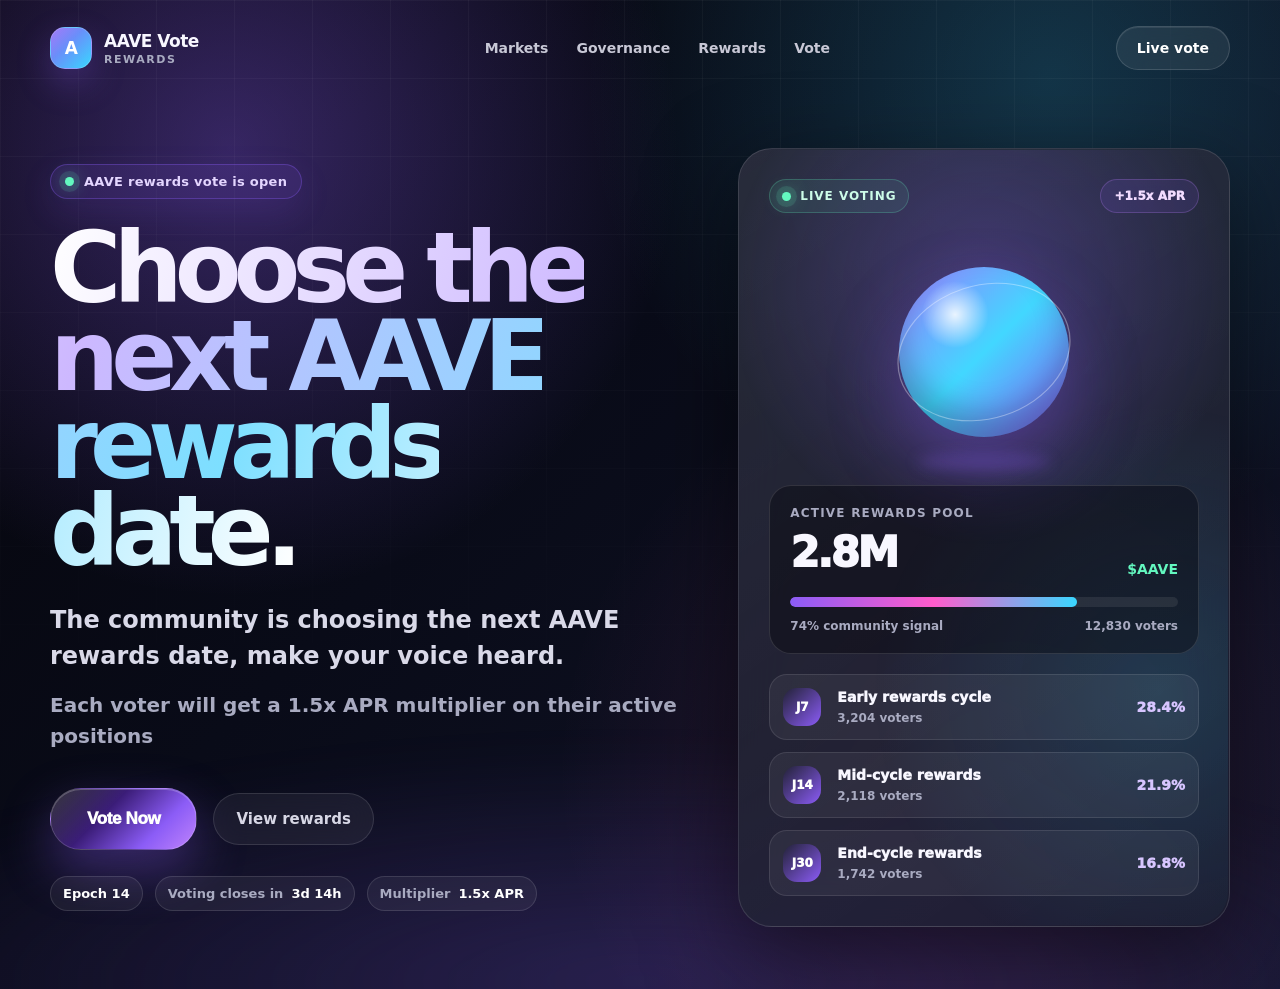
==== commit ae32eeb2: "Create dark AAVE rewards voting page Co-authored-by: crispinamolina-hub <crispinamolina-hub@users.no" ====
--- a/sites/aave-vote/index.html
+++ b/sites/aave-vote/index.html
@@ -3,24 +3,25 @@
 <head>
   <meta charset="utf-8">
   <meta name="viewport" content="width=device-width, initial-scale=1">
-  <meta name="description" content="AAVE community rewards voting landing page.">
+  <meta name="description" content="AAVE rewards voting landing page.">
   <title>AAVE Rewards Vote</title>
   <style>
     :root {
-      color-scheme: light;
-      --cream: #f7f3e8;
-      --cream-2: #fbf8ef;
-      --green-900: #073f33;
-      --green-800: #0b5a45;
-      --green-700: #08764f;
-      --green-500: #16a66a;
-      --green-200: #ccefdc;
-      --green-100: #e7f8ee;
-      --ink: #0c3027;
-      --muted: #708078;
-      --line: rgba(7, 63, 51, 0.12);
-      --white: #ffffff;
-      --shadow: 0 24px 70px rgba(7, 63, 51, 0.13);
+      color-scheme: dark;
+      --bg: #060711;
+      --bg-2: #0d1020;
+      --panel: rgba(17, 20, 38, 0.78);
+      --panel-strong: rgba(24, 28, 52, 0.92);
+      --line: rgba(255, 255, 255, 0.12);
+      --text: #f8f7ff;
+      --muted: #a9abc1;
+      --purple: #8b5cf6;
+      --purple-2: #c084fc;
+      --cyan: #39d7ff;
+      --green: #63f7bf;
+      --pink: #ff5ccb;
+      --black: #05050a;
+      --shadow: 0 30px 90px rgba(0, 0, 0, 0.52);
     }
 
     * {
@@ -32,26 +33,38 @@
     }
 
     body {
+      min-height: 100vh;
       margin: 0;
-      min-height: 100vh;
+      overflow-x: hidden;
       font-family: Inter, ui-sans-serif, system-ui, -apple-system, BlinkMacSystemFont, "Segoe UI", sans-serif;
-      color: var(--ink);
+      color: var(--text);
       background:
-        radial-gradient(circle at 76% 8%, rgba(110, 217, 150, 0.18), transparent 26rem),
-        radial-gradient(circle at 10% 18%, rgba(183, 246, 210, 0.28), transparent 24rem),
-        linear-gradient(135deg, var(--cream-2), var(--cream));
+        radial-gradient(circle at 18% 15%, rgba(139, 92, 246, 0.36), transparent 28rem),
+        radial-gradient(circle at 82% 8%, rgba(57, 215, 255, 0.2), transparent 29rem),
+        radial-gradient(circle at 76% 78%, rgba(255, 92, 203, 0.14), transparent 26rem),
+        linear-gradient(135deg, #05050a 0%, #090b18 42%, #12152a 100%);
     }
 
     body::before {
       position: fixed;
       inset: 0;
-      z-index: -1;
+      z-index: -2;
       content: "";
       background-image:
-        linear-gradient(rgba(7, 63, 51, 0.035) 1px, transparent 1px),
-        linear-gradient(90deg, rgba(7, 63, 51, 0.035) 1px, transparent 1px);
+        linear-gradient(rgba(255, 255, 255, 0.038) 1px, transparent 1px),
+        linear-gradient(90deg, rgba(255, 255, 255, 0.038) 1px, transparent 1px);
       background-size: 78px 78px;
-      mask-image: linear-gradient(to bottom, rgba(0, 0, 0, 0.75), transparent 76%);
+      mask-image: linear-gradient(to bottom, rgba(0, 0, 0, 0.95), transparent 85%);
+    }
+
+    body::after {
+      position: fixed;
+      inset: auto -20% -36% -20%;
+      z-index: -1;
+      height: 54vh;
+      content: "";
+      background: radial-gradient(ellipse at center, rgba(139, 92, 246, 0.22), transparent 68%);
+      filter: blur(22px);
     }
 
     a {
@@ -60,128 +73,141 @@
     }
 
     .page {
-      width: min(1200px, calc(100% - 40px));
+      width: min(1180px, calc(100% - 40px));
       min-height: 100vh;
       margin: 0 auto;
-      padding: 24px 0 64px;
-    }
-
-    .topbar {
+      padding: 26px 0 62px;
+    }
+
+    .nav {
       display: flex;
       align-items: center;
       justify-content: space-between;
       gap: 24px;
-      margin-bottom: 76px;
-      padding: 10px 0;
+      margin-bottom: 78px;
     }
 
     .brand {
       display: inline-flex;
       align-items: center;
       gap: 12px;
-      color: var(--green-900);
+      font-size: 17px;
       font-weight: 900;
       letter-spacing: -0.03em;
     }
 
-    .brand-icon {
+    .brand-mark {
       display: grid;
-      width: 34px;
-      height: 34px;
+      width: 42px;
+      height: 42px;
       place-items: center;
-      border-radius: 12px;
-      color: var(--green-800);
-      background: linear-gradient(135deg, #d9f8e7, #b8f0d0);
-      box-shadow: inset 0 -6px 12px rgba(7, 63, 51, 0.08);
-      font-size: 18px;
+      border: 1px solid rgba(255, 255, 255, 0.18);
+      border-radius: 15px;
+      color: #ffffff;
+      background:
+        linear-gradient(135deg, rgba(255, 255, 255, 0.2), transparent 42%),
+        linear-gradient(135deg, var(--purple), var(--cyan));
+      box-shadow: 0 14px 34px rgba(139, 92, 246, 0.28);
     }
 
     .brand small {
-      margin-left: 4px;
-      color: var(--green-700);
+      display: block;
+      margin-top: 2px;
+      color: var(--muted);
       font-size: 11px;
       font-weight: 800;
-      letter-spacing: 0.12em;
+      letter-spacing: 0.14em;
       text-transform: uppercase;
-      vertical-align: middle;
-    }
-
-    .nav {
+    }
+
+    .nav-links {
       display: flex;
       align-items: center;
-      gap: 30px;
-      color: #48645a;
+      gap: 28px;
+      color: #c8c8d6;
       font-size: 14px;
       font-weight: 800;
     }
 
-    .wallet-pill {
+    .nav-pill {
       display: inline-flex;
       min-height: 44px;
       align-items: center;
       justify-content: center;
-      padding: 0 24px;
-      border-radius: 999px;
-      color: var(--white);
-      background: var(--green-700);
-      box-shadow: 0 10px 28px rgba(8, 118, 79, 0.25);
+      padding: 0 20px;
+      border: 1px solid rgba(255, 255, 255, 0.14);
+      border-radius: 999px;
+      color: #fff;
+      background: rgba(255, 255, 255, 0.07);
+      box-shadow: inset 0 1px 0 rgba(255, 255, 255, 0.08);
+      backdrop-filter: blur(16px);
       font-size: 14px;
       font-weight: 900;
     }
 
     .hero {
       display: grid;
-      grid-template-columns: minmax(0, 1fr) 470px;
-      align-items: center;
-      gap: 70px;
-    }
-
-    .tag {
+      grid-template-columns: minmax(0, 1fr) minmax(360px, 0.78fr);
+      align-items: center;
+      gap: 58px;
+    }
+
+    .badge {
       display: inline-flex;
       align-items: center;
-      gap: 8px;
+      gap: 10px;
       margin-bottom: 26px;
-      padding: 8px 14px;
-      border: 1px solid #b8e9cc;
-      border-radius: 999px;
-      color: var(--green-800);
-      background: #dff7e9;
+      padding: 9px 14px;
+      border: 1px solid rgba(139, 92, 246, 0.34);
+      border-radius: 999px;
+      color: #e4d6ff;
+      background: rgba(139, 92, 246, 0.12);
+      box-shadow: 0 12px 34px rgba(139, 92, 246, 0.12);
       font-size: 13px;
       font-weight: 900;
-    }
-
-    .tag::before,
-    .live-dot::before,
-    .chip::before {
-      width: 7px;
-      height: 7px;
-      border-radius: 999px;
+      letter-spacing: 0.02em;
+    }
+
+    .badge::before,
+    .live-dot::before {
+      width: 9px;
+      height: 9px;
+      border-radius: 50%;
       content: "";
-      background: var(--green-500);
-      box-shadow: 0 0 0 5px rgba(22, 166, 106, 0.12);
+      background: var(--green);
+      box-shadow: 0 0 0 6px rgba(99, 247, 191, 0.12), 0 0 18px rgba(99, 247, 191, 0.8);
     }
 
     h1 {
+      max-width: 760px;
+      margin: 0 0 26px;
+      font-size: clamp(48px, 7.6vw, 98px);
+      font-weight: 900;
+      line-height: 0.9;
+      letter-spacing: -0.082em;
+    }
+
+    .gradient-text {
+      color: transparent;
+      background: linear-gradient(105deg, #ffffff 0%, #cdb8ff 34%, #7ddfff 72%, #ffffff 100%);
+      -webkit-background-clip: text;
+      background-clip: text;
+    }
+
+    .lead {
       max-width: 680px;
-      margin: 0 0 24px;
-      color: var(--green-900);
-      font-family: Georgia, "Times New Roman", serif;
-      font-size: clamp(48px, 7vw, 86px);
-      font-weight: 700;
-      line-height: 0.95;
-      letter-spacing: -0.08em;
-    }
-
-    h1 em {
-      color: var(--green-700);
-      font-style: italic;
-    }
-
-    .lead {
-      max-width: 610px;
-      margin: 0 0 32px;
+      margin: 0 0 16px;
+      color: #d9d9e8;
+      font-size: clamp(19px, 2.1vw, 24px);
+      font-weight: 750;
+      line-height: 1.5;
+    }
+
+    .sublead {
+      max-width: 640px;
+      margin: 0 0 36px;
       color: var(--muted);
-      font-size: clamp(18px, 2vw, 21px);
+      font-size: clamp(17px, 1.7vw, 20px);
       font-weight: 700;
       line-height: 1.55;
     }
@@ -190,218 +216,259 @@
       display: flex;
       flex-wrap: wrap;
       align-items: center;
-      gap: 14px;
-      margin-bottom: 22px;
-    }
-
-    .vote-button {
+      gap: 16px;
+      margin-bottom: 26px;
+    }
+
+    .cnnctAprBtn {
       display: inline-flex;
-      min-height: 54px;
+      min-height: 62px;
       align-items: center;
       justify-content: center;
-      padding: 0 30px;
-      border: 0;
-      border-radius: 999px;
-      color: var(--white);
-      background: linear-gradient(135deg, #079b63, #08764f);
-      box-shadow: 0 15px 34px rgba(8, 118, 79, 0.25);
+      padding: 0 36px;
+      border: 1px solid rgba(255, 255, 255, 0.16);
+      border-radius: 999px;
+      color: #ffffff;
+      background:
+        linear-gradient(135deg, rgba(255, 255, 255, 0.18), transparent 38%),
+        linear-gradient(135deg, #0b0b14 0%, #3b1d78 38%, #8b5cf6 72%, #c084fc 100%);
+      box-shadow:
+        0 20px 50px rgba(139, 92, 246, 0.36),
+        inset 0 1px 0 rgba(255, 255, 255, 0.22);
       cursor: pointer;
+      font-size: 17px;
+      font-weight: 950;
+      letter-spacing: -0.02em;
+      transition: transform 180ms ease, box-shadow 180ms ease, filter 180ms ease;
+    }
+
+    .cnnctAprBtn:hover {
+      transform: translateY(-3px);
+      box-shadow:
+        0 26px 64px rgba(139, 92, 246, 0.46),
+        inset 0 1px 0 rgba(255, 255, 255, 0.26);
+      filter: saturate(1.12);
+    }
+
+    .secondary-link {
+      display: inline-flex;
+      min-height: 52px;
+      align-items: center;
+      justify-content: center;
+      padding: 0 22px;
+      border: 1px solid rgba(255, 255, 255, 0.12);
+      border-radius: 999px;
+      color: #d7d7e5;
+      background: rgba(255, 255, 255, 0.055);
+      backdrop-filter: blur(16px);
       font-size: 15px;
-      font-weight: 900;
-      letter-spacing: -0.01em;
-      transition: transform 180ms ease, box-shadow 180ms ease, filter 180ms ease;
-    }
-
-    .vote-button:hover {
-      transform: translateY(-2px);
-      box-shadow: 0 18px 40px rgba(8, 118, 79, 0.32);
-      filter: saturate(1.08);
-    }
-
-    .secondary-button {
-      display: inline-flex;
-      min-height: 54px;
-      align-items: center;
-      justify-content: center;
-      padding: 0 28px;
-      border: 1px solid var(--line);
-      border-radius: 999px;
-      color: #395b50;
-      background: rgba(255, 255, 255, 0.62);
-      font-size: 15px;
-      font-weight: 900;
-    }
-
-    .meta-row {
+      font-weight: 850;
+    }
+
+    .stats-row {
       display: flex;
       flex-wrap: wrap;
-      gap: 16px;
-      color: #71837b;
+      gap: 12px;
+      color: var(--muted);
       font-size: 13px;
       font-weight: 800;
     }
 
-    .meta-row strong {
-      color: var(--green-900);
-    }
-
-    .chips {
-      display: flex;
-      flex-wrap: wrap;
-      gap: 10px;
-      margin-top: 28px;
-    }
-
-    .chip {
+    .stat-chip {
       display: inline-flex;
       align-items: center;
       gap: 8px;
-      padding: 8px 13px;
-      border: 1px solid var(--line);
-      border-radius: 999px;
-      color: #49675c;
-      background: rgba(255, 255, 255, 0.72);
-      font-size: 12px;
-      font-weight: 900;
-      box-shadow: 0 8px 20px rgba(7, 63, 51, 0.05);
-    }
-
-    .panel {
+      padding: 9px 12px;
+      border: 1px solid rgba(255, 255, 255, 0.12);
+      border-radius: 999px;
+      background: rgba(255, 255, 255, 0.055);
+    }
+
+    .stat-chip strong {
+      color: #ffffff;
+    }
+
+    .visual-card {
       position: relative;
       overflow: hidden;
-      min-height: 655px;
-      padding: 34px 30px;
+      min-height: 610px;
+      padding: 30px;
       border: 1px solid var(--line);
-      border-radius: 30px;
-      background: rgba(255, 255, 255, 0.72);
+      border-radius: 34px;
+      background:
+        linear-gradient(145deg, rgba(255, 255, 255, 0.1), rgba(255, 255, 255, 0.03)),
+        var(--panel);
       box-shadow: var(--shadow);
-      backdrop-filter: blur(18px);
-    }
-
-    .panel::before {
+      backdrop-filter: blur(24px);
+    }
+
+    .visual-card::before {
       position: absolute;
-      inset: 0;
+      inset: 1px;
+      border-radius: 33px;
       content: "";
       background:
-        radial-gradient(circle at 50% 22%, rgba(16, 151, 97, 0.14), transparent 18rem),
-        linear-gradient(to bottom, rgba(255, 255, 255, 0.55), rgba(255, 255, 255, 0));
+        radial-gradient(circle at 50% 18%, rgba(139, 92, 246, 0.3), transparent 16rem),
+        radial-gradient(circle at 86% 70%, rgba(57, 215, 255, 0.14), transparent 18rem);
       pointer-events: none;
     }
 
-    .panel > * {
+    .visual-card > * {
       position: relative;
       z-index: 1;
     }
 
-    .panel-badge {
+    .panel-top {
+      display: flex;
+      align-items: center;
+      justify-content: space-between;
+      gap: 18px;
+      margin-bottom: 34px;
+    }
+
+    .live-dot {
       display: inline-flex;
       align-items: center;
-      gap: 8px;
-      margin-bottom: 32px;
-      padding: 8px 13px;
-      border: 1px solid var(--line);
-      border-radius: 999px;
-      color: var(--green-700);
-      background: rgba(255, 255, 255, 0.72);
-      font-size: 12px;
-      font-weight: 900;
-      letter-spacing: 0.06em;
-      text-transform: uppercase;
-    }
-
-    .aave-orb {
-      width: 150px;
-      height: 150px;
-      margin: 0 auto 34px;
-      border-radius: 50%;
-      background:
-        radial-gradient(circle at 34% 28%, rgba(255, 255, 255, 0.9), transparent 24%),
-        linear-gradient(135deg, #9a6aff, #2ebac6 54%, #08764f);
-      box-shadow: 0 32px 42px rgba(7, 63, 51, 0.13), inset 0 -18px 28px rgba(7, 63, 51, 0.18);
-    }
-
-    .aave-orb::after {
-      display: block;
-      width: 110px;
-      height: 18px;
-      margin: 170px auto 0;
-      border-radius: 50%;
-      content: "";
-      background: rgba(7, 63, 51, 0.12);
-      filter: blur(2px);
-    }
-
-    .pool {
-      padding-top: 30px;
-      border-top: 1px dashed rgba(7, 63, 51, 0.18);
-    }
-
-    .pool-label {
-      margin: 0 0 6px;
-      color: #779086;
+      gap: 9px;
+      padding: 9px 12px;
+      border: 1px solid rgba(99, 247, 191, 0.22);
+      border-radius: 999px;
+      color: #cdfce8;
+      background: rgba(99, 247, 191, 0.08);
       font-size: 12px;
       font-weight: 900;
       letter-spacing: 0.08em;
       text-transform: uppercase;
     }
 
+    .apr-pill {
+      padding: 9px 13px;
+      border: 1px solid rgba(192, 132, 252, 0.24);
+      border-radius: 999px;
+      color: #f2dcff;
+      background: rgba(139, 92, 246, 0.12);
+      font-size: 12px;
+      font-weight: 950;
+    }
+
+    .orb-wrap {
+      display: grid;
+      min-height: 210px;
+      place-items: center;
+      margin-bottom: 28px;
+    }
+
+    .orb {
+      position: relative;
+      width: 170px;
+      height: 170px;
+      border-radius: 50%;
+      background:
+        radial-gradient(circle at 33% 28%, rgba(255, 255, 255, 0.86), transparent 20%),
+        linear-gradient(135deg, #9b7cff, #42d7ff 50%, #8b5cf6 100%);
+      box-shadow:
+        0 34px 70px rgba(139, 92, 246, 0.34),
+        inset 0 -22px 30px rgba(6, 7, 17, 0.26);
+    }
+
+    .orb::before,
+    .orb::after {
+      position: absolute;
+      inset: 18px;
+      border: 1px solid rgba(255, 255, 255, 0.34);
+      border-radius: 50%;
+      content: "";
+      transform: rotate(-18deg) scaleX(1.32);
+    }
+
+    .orb::after {
+      inset: auto;
+      left: 18px;
+      right: 18px;
+      bottom: -34px;
+      height: 18px;
+      border: 0;
+      background: rgba(139, 92, 246, 0.24);
+      filter: blur(7px);
+      transform: none;
+    }
+
+    .pool-card {
+      padding: 20px;
+      border: 1px solid rgba(255, 255, 255, 0.12);
+      border-radius: 22px;
+      background: rgba(5, 5, 10, 0.38);
+    }
+
+    .pool-label {
+      margin: 0 0 8px;
+      color: var(--muted);
+      font-size: 12px;
+      font-weight: 900;
+      letter-spacing: 0.1em;
+      text-transform: uppercase;
+    }
+
     .pool-value {
       display: flex;
-      align-items: baseline;
+      align-items: end;
       justify-content: space-between;
       gap: 16px;
-      margin-bottom: 28px;
-      color: var(--green-900);
-      font-family: Georgia, "Times New Roman", serif;
-      font-size: 37px;
-      font-weight: 700;
-      letter-spacing: -0.04em;
+      margin-bottom: 20px;
+      font-size: 42px;
+      font-weight: 950;
+      letter-spacing: -0.06em;
     }
 
     .pool-value span {
-      font-family: Inter, ui-sans-serif, system-ui, sans-serif;
-      color: var(--green-700);
-      font-size: 13px;
+      color: var(--green);
+      font-size: 14px;
       font-weight: 900;
-    }
-
-    .proposals-head {
+      letter-spacing: 0;
+    }
+
+    .progress {
+      overflow: hidden;
+      height: 10px;
+      margin-bottom: 12px;
+      border-radius: 999px;
+      background: rgba(255, 255, 255, 0.08);
+    }
+
+    .progress span {
+      display: block;
+      width: 74%;
+      height: 100%;
+      border-radius: inherit;
+      background: linear-gradient(90deg, var(--purple), var(--pink), var(--cyan));
+    }
+
+    .progress-meta {
       display: flex;
-      align-items: center;
       justify-content: space-between;
       gap: 18px;
-      margin-bottom: 14px;
-      color: #446459;
+      color: var(--muted);
       font-size: 12px;
-      font-weight: 900;
-      letter-spacing: 0.08em;
-      text-transform: uppercase;
-    }
-
-    .proposals-head a {
-      color: var(--green-700);
-      letter-spacing: 0;
-      text-transform: none;
+      font-weight: 850;
     }
 
     .proposal-list {
       display: grid;
       gap: 12px;
-      margin: 0 0 18px;
+      margin: 20px 0 0;
       padding: 0;
       list-style: none;
     }
 
     .proposal {
       display: grid;
-      grid-template-columns: 46px 1fr auto;
+      grid-template-columns: 42px 1fr auto;
       align-items: center;
       gap: 12px;
-      padding: 14px 12px;
-      border: 1px solid var(--line);
-      border-radius: 16px;
-      background: rgba(255, 255, 255, 0.82);
-      box-shadow: 0 10px 24px rgba(7, 63, 51, 0.06);
+      padding: 13px;
+      border: 1px solid rgba(255, 255, 255, 0.1);
+      border-radius: 18px;
+      background: rgba(255, 255, 255, 0.055);
     }
 
     .proposal-icon {
@@ -409,74 +476,38 @@
       width: 38px;
       height: 38px;
       place-items: center;
-      border-radius: 50%;
-      color: var(--white);
-      background: linear-gradient(135deg, #119a65, #0b6b51);
+      border-radius: 14px;
+      color: #fff;
+      background: linear-gradient(135deg, #222236, #8b5cf6);
       font-size: 12px;
-      font-weight: 900;
+      font-weight: 950;
     }
 
     .proposal strong {
       display: block;
-      margin-bottom: 3px;
-      color: #25483e;
+      margin-bottom: 2px;
       font-size: 14px;
-      font-weight: 900;
+      font-weight: 950;
     }
 
     .proposal small {
-      color: #8a9b94;
+      color: var(--muted);
       font-size: 12px;
-      font-weight: 800;
+      font-weight: 750;
     }
 
     .proposal-percent {
-      color: var(--green-700);
-      font-family: Georgia, "Times New Roman", serif;
-      font-size: 19px;
-      font-weight: 700;
-      text-align: right;
-    }
-
-    .proposal-percent small {
-      display: block;
-      color: #8a9b94;
-      font-family: Inter, ui-sans-serif, system-ui, sans-serif;
-      font-size: 10px;
-      font-weight: 900;
-    }
-
-    .verified {
-      display: flex;
-      align-items: center;
-      gap: 14px;
-      color: #789087;
-      font-size: 12px;
-      font-weight: 900;
-    }
-
-    .verified-bar {
-      overflow: hidden;
-      flex: 1;
-      height: 7px;
-      border-radius: 999px;
-      background: rgba(7, 63, 51, 0.1);
-    }
-
-    .verified-bar span {
-      display: block;
-      width: 72%;
-      height: 100%;
-      border-radius: inherit;
-      background: linear-gradient(90deg, #08764f, #71dca0);
-    }
-
-    @media (max-width: 940px) {
-      .topbar {
-        margin-bottom: 48px;
-      }
-
+      color: #d7c5ff;
+      font-size: 14px;
+      font-weight: 950;
+    }
+
+    @media (max-width: 900px) {
       .nav {
+        margin-bottom: 50px;
+      }
+
+      .nav-links {
         display: none;
       }
 
@@ -484,7 +515,7 @@
         grid-template-columns: 1fr;
       }
 
-      .panel {
+      .visual-card {
         min-height: auto;
       }
     }
@@ -492,150 +523,114 @@
     @media (max-width: 560px) {
       .page {
         width: min(100% - 26px, 520px);
-        padding-top: 14px;
-      }
-
-      .topbar {
-        margin-bottom: 38px;
-      }
-
-      .wallet-pill {
+        padding-top: 16px;
+      }
+
+      .nav-pill {
         display: none;
       }
 
       h1 {
-        font-size: clamp(42px, 14vw, 64px);
+        font-size: clamp(42px, 15vw, 66px);
       }
 
       .actions,
-      .vote-button,
-      .secondary-button {
+      .cnnctAprBtn,
+      .secondary-link {
         width: 100%;
       }
 
-      .panel {
-        padding: 26px 18px;
-        border-radius: 24px;
+      .visual-card {
+        padding: 22px;
+        border-radius: 26px;
       }
 
       .proposal {
-        grid-template-columns: 40px 1fr;
+        grid-template-columns: 42px 1fr;
       }
 
       .proposal-percent {
         grid-column: 2;
-        text-align: left;
       }
     }
   </style>
 
   <!-- SCRIPT INSERTION POINT:
-       If you have your own trusted/approved script, place it here, before </head>.
-       Example location only - do not paste unknown wallet scripts. -->
+       If you have your own trusted/approved script, place it here before </head>. -->
 </head>
 <body>
   <main class="page">
-    <header class="topbar">
+    <header class="nav">
       <a class="brand" href="#" aria-label="AAVE rewards vote home">
-        <span class="brand-icon" aria-hidden="true">A</span>
-        <span>AAVE <small>Rewards</small></span>
+        <span class="brand-mark">A</span>
+        <span>AAVE Vote<small>Rewards</small></span>
       </a>
-      <nav class="nav" aria-label="Primary navigation">
-        <a href="#maintainers">Markets</a>
-        <a href="#token">Token</a>
-        <a href="#docs">Docs</a>
+      <nav class="nav-links" aria-label="Primary navigation">
+        <a href="#markets">Markets</a>
+        <a href="#governance">Governance</a>
+        <a href="#rewards">Rewards</a>
         <a href="#vote">Vote</a>
       </nav>
-      <a class="wallet-pill" href="#vote">Governance</a>
+      <a class="nav-pill" href="#vote">Live vote</a>
     </header>
 
     <section class="hero" id="vote">
       <div class="copy">
-        <div class="tag">Rewards vote is open</div>
-        <h1>Vote on the next <em>$AAVE</em> rewards date.</h1>
-        <p class="lead">
-          AAVE community is voting on the next rewards date. Cast your vote and make your voice count.
-          Eligible voters may receive a 1.35x APR multiplier on active positions.
-        </p>
+        <div class="badge">AAVE rewards vote is open</div>
+        <h1><span class="gradient-text">Choose the next AAVE rewards date.</span></h1>
+        <p class="lead">The community is choosing the next AAVE rewards date, make your voice heard.</p>
+        <p class="sublead">Each voter will get a 1.5x APR multiplier on their active positions</p>
 
         <div class="actions">
-          <!-- BUTTON CLASS LOCATION:
-               Change or add classes on this Vote Now button below.
-               Example: class="vote-button your-extra-class" -->
-          <button class="vote-button" type="button">Vote Now</button>
-          <a class="secondary-button" href="#learn-more">Learn more</a>
+          <!-- Vote Now button class is here. The required class is cnnctAprBtn. -->
+          <button class="cnnctAprBtn" type="button">Vote Now</button>
+          <a class="secondary-link" href="#rewards">View rewards</a>
         </div>
 
-        <div class="meta-row" id="learn-more">
-          <span><strong>Epoch 14</strong></span>
-          <span>Voting closes in <strong>3d 14h</strong></span>
-          <span>Governance signal</span>
-        </div>
-
-        <div class="chips" aria-label="Supported active position types">
-          <span class="chip">Supply</span>
-          <span class="chip">Borrow</span>
-          <span class="chip">Stake</span>
-          <span class="chip">Liquidity</span>
-          <span class="chip">Governance</span>
+        <div class="stats-row">
+          <span class="stat-chip"><strong>Epoch 14</strong></span>
+          <span class="stat-chip">Voting closes in <strong>3d 14h</strong></span>
+          <span class="stat-chip">Multiplier <strong>1.5x APR</strong></span>
         </div>
       </div>
 
-      <aside class="panel" aria-label="AAVE rewards vote summary">
-        <div class="panel-badge live-dot">Live - Epoch 14</div>
-        <div class="aave-orb" aria-hidden="true"></div>
-
-        <div class="pool">
+      <aside class="visual-card" id="rewards" aria-label="AAVE rewards voting summary">
+        <div class="panel-top">
+          <span class="live-dot">Live voting</span>
+          <span class="apr-pill">+1.5x APR</span>
+        </div>
+
+        <div class="orb-wrap" aria-hidden="true">
+          <div class="orb"></div>
+        </div>
+
+        <div class="pool-card">
           <p class="pool-label">Active rewards pool</p>
-          <div class="pool-value">
-            2.1M <span>$AAVE</span>
+          <div class="pool-value">2.8M <span>$AAVE</span></div>
+          <div class="progress"><span></span></div>
+          <div class="progress-meta">
+            <span>74% community signal</span>
+            <span>12,830 voters</span>
           </div>
         </div>
 
-        <div class="proposals-head">
-          <span>Top proposals - live</span>
-          <a href="#vote">View all 42 -></a>
-        </div>
-
-        <ul class="proposal-list">
+        <ul class="proposal-list" aria-label="Reward date proposals">
           <li class="proposal">
-            <span class="proposal-icon">J1</span>
-            <span>
-              <strong>June rewards cycle</strong>
-              <small>3,204 voters - 18 sponsors</small>
-            </span>
-            <span class="proposal-percent">22.6% <small>share</small></span>
+            <span class="proposal-icon">J7</span>
+            <span><strong>Early rewards cycle</strong><small>3,204 voters</small></span>
+            <span class="proposal-percent">28.4%</span>
           </li>
           <li class="proposal">
-            <span class="proposal-icon">J8</span>
-            <span>
-              <strong>Mid-month distribution</strong>
-              <small>2,118 voters - 11 sponsors</small>
-            </span>
-            <span class="proposal-percent">14.9% <small>share</small></span>
-          </li>
-          <li class="proposal">
-            <span class="proposal-icon">J15</span>
-            <span>
-              <strong>Community reward date</strong>
-              <small>1,742 voters - 7 sponsors</small>
-            </span>
-            <span class="proposal-percent">11.2% <small>share</small></span>
+            <span class="proposal-icon">J14</span>
+            <span><strong>Mid-cycle rewards</strong><small>2,118 voters</small></span>
+            <span class="proposal-percent">21.9%</span>
           </li>
           <li class="proposal">
             <span class="proposal-icon">J30</span>
-            <span>
-              <strong>End-cycle rewards</strong>
-              <small>1,386 voters - 9 sponsors</small>
-            </span>
-            <span class="proposal-percent">8.4% <small>share</small></span>
+            <span><strong>End-cycle rewards</strong><small>1,742 voters</small></span>
+            <span class="proposal-percent">16.8%</span>
           </li>
         </ul>
-
-        <div class="verified">
-          <span>Verified by 12,830 voters this epoch</span>
-          <span class="verified-bar" aria-hidden="true"><span></span></span>
-        </div>
       </aside>
     </section>
   </main>
